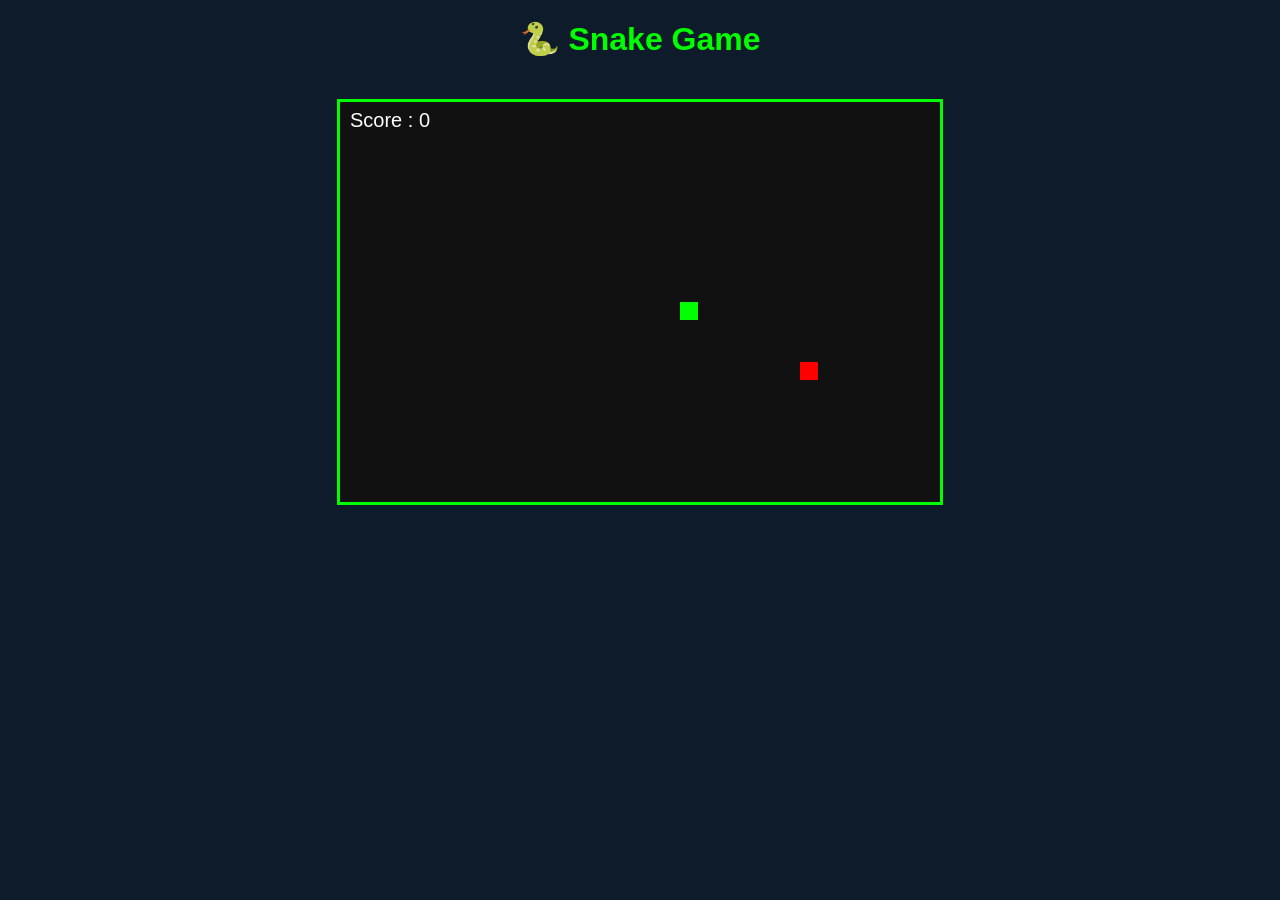
==== index.html @ 52520a6c "Lesson 1 - Snake Game Started" ====
<!DOCTYPE html>
<html lang="en">
<head>
<meta charset="UTF-8">
<meta name="viewport" content="width=device-width, initial-scale=1.0">
<title>🐍 Snake Game - Faik Games</title>
<link rel="stylesheet" href="style.css">
</head>

<body>

<h1>🐍 Snake Game</h1>

<canvas id="gameCanvas" width="600" height="400"></canvas>

<script src="script.js"></script>

</body>
</html>
---- style.css ----
body{
    margin:0;
    background:#0D1B2A;
    color:white;
    font-family:Arial,sans-serif;
    text-align:center;
}

h1{
    color:lime;
    margin-top:20px;
}

canvas{
    background:#111;
    border:3px solid lime;
    margin-top:20px;
}
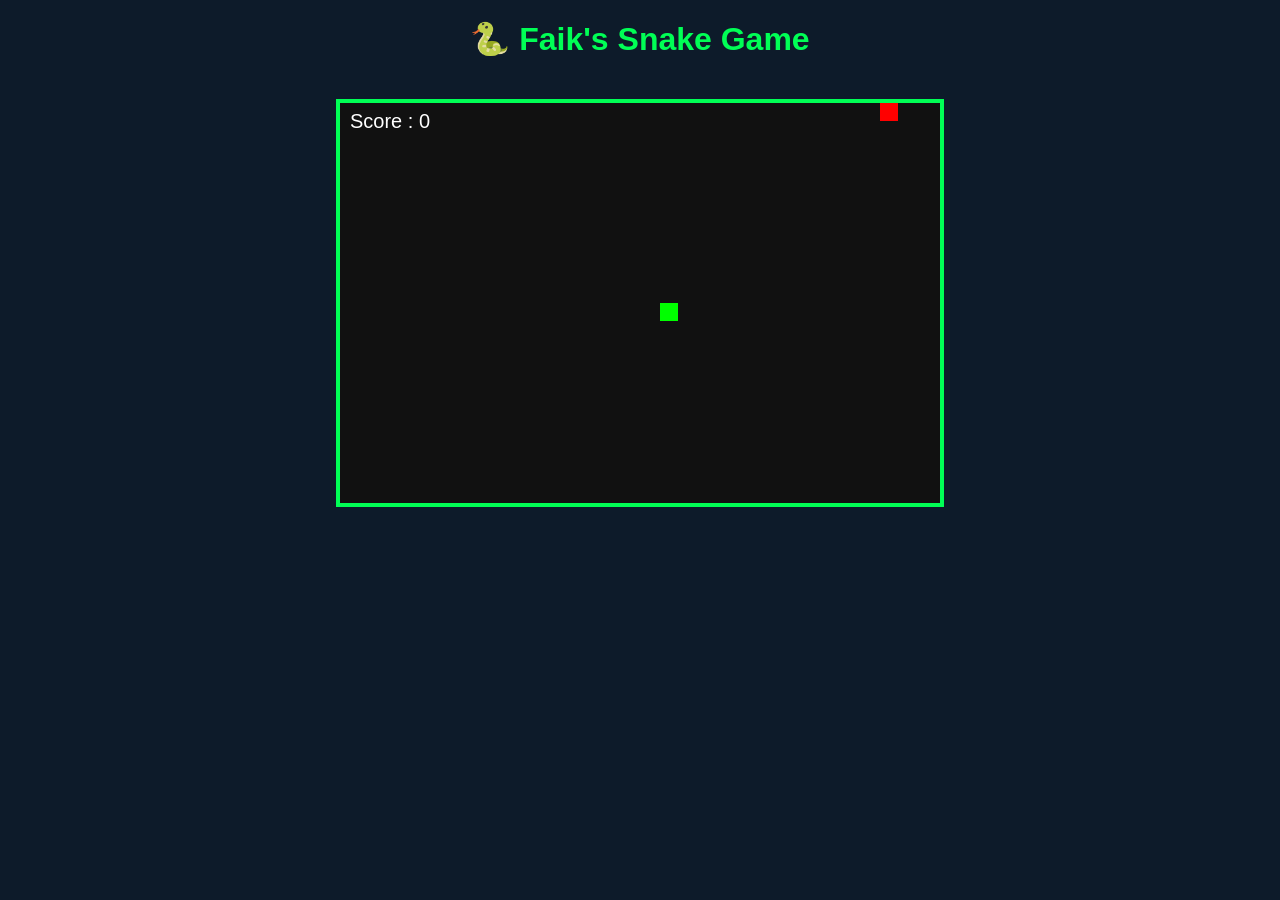
==== commit 1ed9db37: "Snake Lesson 1" ====
--- a/index.html
+++ b/index.html
@@ -1,19 +1,18 @@
 <!DOCTYPE html>
 <html lang="en">
 <head>
-<meta charset="UTF-8">
-<meta name="viewport" content="width=device-width, initial-scale=1.0">
-<title>🐍 Snake Game - Faik Games</title>
-<link rel="stylesheet" href="style.css">
+    <meta charset="UTF-8">
+    <meta name="viewport" content="width=device-width, initial-scale=1.0">
+    <title>Faik's Snake Game</title>
+    <link rel="stylesheet" href="style.css">
 </head>
-
 <body>
 
-<h1>🐍 Snake Game</h1>
+    <h1>🐍 Faik's Snake Game</h1>
 
-<canvas id="gameCanvas" width="600" height="400"></canvas>
+    <canvas id="gameCanvas" width="600" height="400"></canvas>
 
-<script src="script.js"></script>
+    <script src="script.js"></script>
 
 </body>
 </html>
--- a/style.css
+++ b/style.css
@@ -2,17 +2,17 @@
     margin:0;
     background:#0D1B2A;
     color:white;
-    font-family:Arial,sans-serif;
+    font-family:Arial,Helvetica,sans-serif;
     text-align:center;
 }
 
 h1{
-    color:lime;
+    color:#00ff55;
     margin-top:20px;
 }
 
 canvas{
+    margin-top:20px;
     background:#111;
-    border:3px solid lime;
-    margin-top:20px;
+    border:4px solid #00ff55;
 }
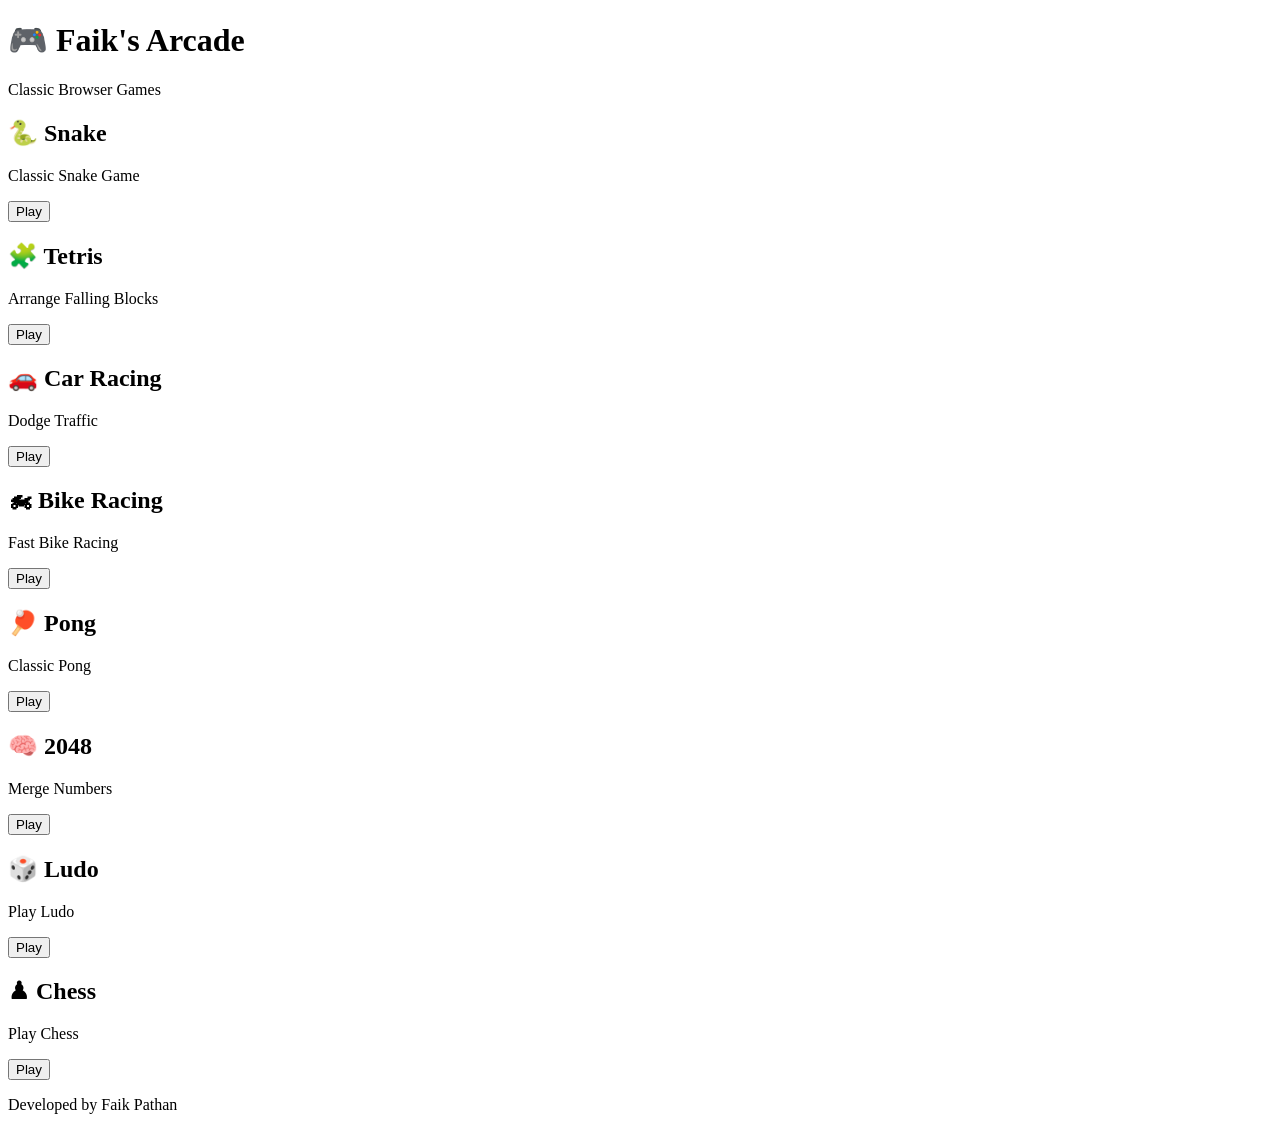
==== commit 8a48b6d5: "Lesson 1 - Homepage HTML" ====
--- a/index.html
+++ b/index.html
@@ -1,18 +1,84 @@
 <!DOCTYPE html>
 <html lang="en">
 <head>
-    <meta charset="UTF-8">
-    <meta name="viewport" content="width=device-width, initial-scale=1.0">
-    <title>Faik's Snake Game</title>
-    <link rel="stylesheet" href="style.css">
+<meta charset="UTF-8">
+<meta name="viewport" content="width=device-width, initial-scale=1.0">
+
+<title>Faik's Arcade</title>
+
+<link rel="stylesheet" href="css/style.css">
+
 </head>
+
 <body>
 
-    <h1>🐍 Faik's Snake Game</h1>
+<header>
 
-    <canvas id="gameCanvas" width="600" height="400"></canvas>
+<h1>🎮 Faik's Arcade</h1>
 
-    <script src="script.js"></script>
+<p>Classic Browser Games</p>
+
+</header>
+
+<main class="games">
+
+<div class="card">
+<h2>🐍 Snake</h2>
+<p>Classic Snake Game</p>
+<button>Play</button>
+</div>
+
+<div class="card">
+<h2>🧩 Tetris</h2>
+<p>Arrange Falling Blocks</p>
+<button>Play</button>
+</div>
+
+<div class="card">
+<h2>🚗 Car Racing</h2>
+<p>Dodge Traffic</p>
+<button>Play</button>
+</div>
+
+<div class="card">
+<h2>🏍 Bike Racing</h2>
+<p>Fast Bike Racing</p>
+<button>Play</button>
+</div>
+
+<div class="card">
+<h2>🏓 Pong</h2>
+<p>Classic Pong</p>
+<button>Play</button>
+</div>
+
+<div class="card">
+<h2>🧠 2048</h2>
+<p>Merge Numbers</p>
+<button>Play</button>
+</div>
+
+<div class="card">
+<h2>🎲 Ludo</h2>
+<p>Play Ludo</p>
+<button>Play</button>
+</div>
+
+<div class="card">
+<h2>♟ Chess</h2>
+<p>Play Chess</p>
+<button>Play</button>
+</div>
+
+</main>
+
+<footer>
+
+<p>Developed by Faik Pathan</p>
+
+</footer>
+
+<script src="js/app.js"></script>
 
 </body>
 </html>
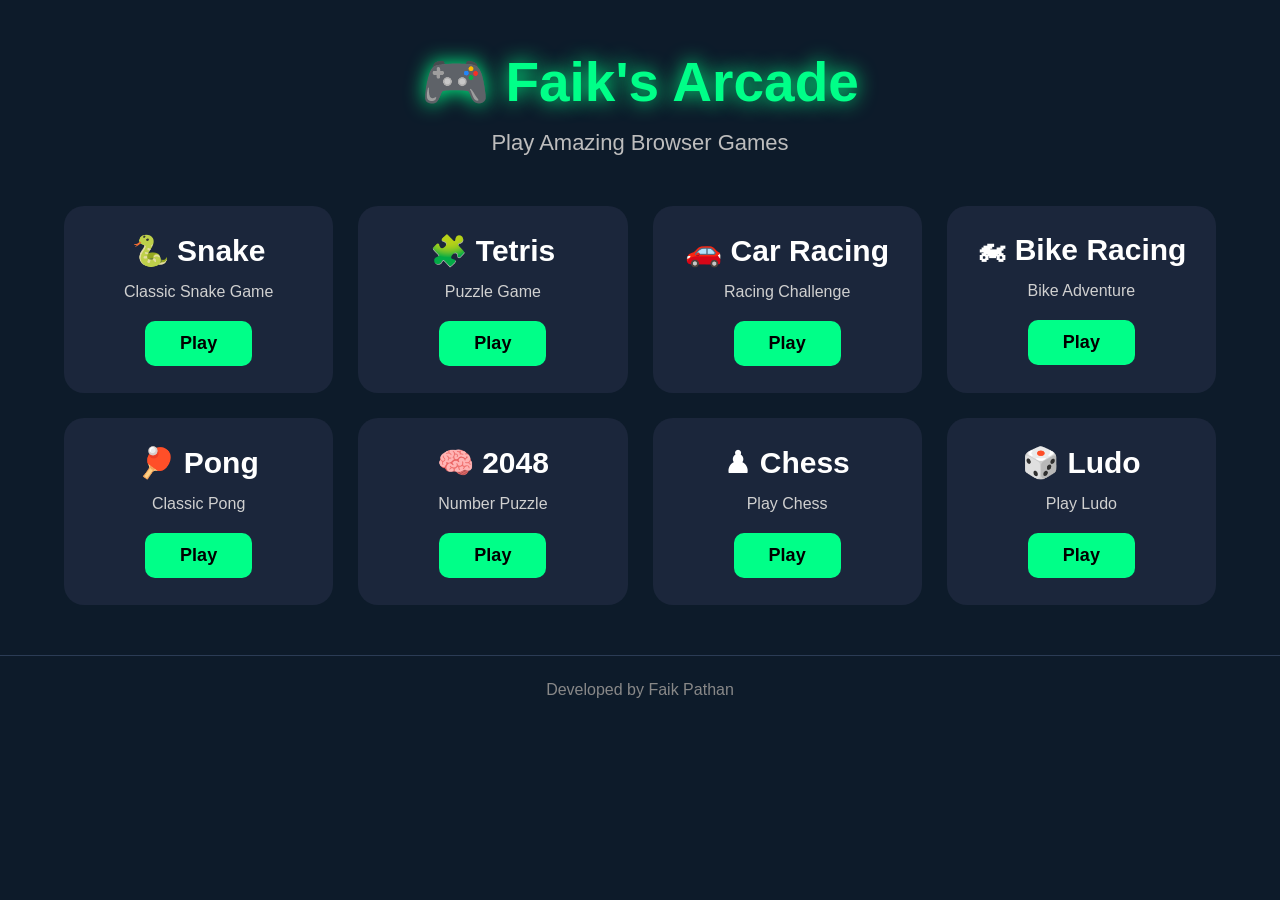
==== commit a8670159: "Lesson 4 - Snake Page Created" ====
--- a/index.html
+++ b/index.html
@@ -1,26 +1,23 @@
 <!DOCTYPE html>
 <html lang="en">
 <head>
-<meta charset="UTF-8">
-<meta name="viewport" content="width=device-width, initial-scale=1.0">
+    <meta charset="UTF-8">
+    <meta name="viewport" content="width=device-width, initial-scale=1.0">
+    <title>Faik's Arcade</title>
 
-<title>Faik's Arcade</title>
-
-<link rel="stylesheet" href="css/style.css">
-
+    <link rel="stylesheet" href="css/style.css">
 </head>
-
 <body>
 
 <header>
 
-<h1>🎮 Faik's Arcade</h1>
+    <h1>🎮 Faik's Arcade</h1>
 
-<p>Classic Browser Games</p>
+    <p>Play Amazing Browser Games</p>
 
 </header>
 
-<main class="games">
+<section class="games">
 
 <div class="card">
 <h2>🐍 Snake</h2>
@@ -30,19 +27,19 @@
 
 <div class="card">
 <h2>🧩 Tetris</h2>
-<p>Arrange Falling Blocks</p>
+<p>Puzzle Game</p>
 <button>Play</button>
 </div>
 
 <div class="card">
 <h2>🚗 Car Racing</h2>
-<p>Dodge Traffic</p>
+<p>Racing Challenge</p>
 <button>Play</button>
 </div>
 
 <div class="card">
 <h2>🏍 Bike Racing</h2>
-<p>Fast Bike Racing</p>
+<p>Bike Adventure</p>
 <button>Play</button>
 </div>
 
@@ -54,7 +51,13 @@
 
 <div class="card">
 <h2>🧠 2048</h2>
-<p>Merge Numbers</p>
+<p>Number Puzzle</p>
+<button>Play</button>
+</div>
+
+<div class="card">
+<h2>♟ Chess</h2>
+<p>Play Chess</p>
 <button>Play</button>
 </div>
 
@@ -64,17 +67,11 @@
 <button>Play</button>
 </div>
 
-<div class="card">
-<h2>♟ Chess</h2>
-<p>Play Chess</p>
-<button>Play</button>
-</div>
-
-</main>
+</section>
 
 <footer>
 
-<p>Developed by Faik Pathan</p>
+Developed by Faik Pathan
 
 </footer>
 
--- a/css/style.css
+++ b/css/style.css
@@ -0,0 +1,148 @@
+/* ===========================
+   Faik's Arcade
+   Developed by Faik Pathan
+=========================== */
+
+*{
+    margin:0;
+    padding:0;
+    box-sizing:border-box;
+}
+
+body{
+
+    background:#0D1B2A;
+
+    font-family:Arial,Helvetica,sans-serif;
+
+    color:white;
+
+}
+
+header{
+
+    text-align:center;
+
+    padding:50px 20px;
+
+}
+
+header h1{
+
+    font-size:55px;
+
+    color:#00ff88;
+
+    margin-bottom:15px;
+
+    text-shadow:0 0 20px #00ff88;
+
+}
+
+header p{
+
+    color:#bdbdbd;
+
+    font-size:22px;
+
+}
+
+.games{
+
+    width:90%;
+
+    margin:auto;
+
+    display:grid;
+
+    grid-template-columns:repeat(auto-fit,minmax(250px,1fr));
+
+    gap:25px;
+
+    padding-bottom:50px;
+
+}
+
+.card{
+
+    background:#1B263B;
+
+    border-radius:20px;
+
+    padding:25px;
+
+    text-align:center;
+
+    transition:.35s;
+
+    border:2px solid transparent;
+
+}
+
+.card:hover{
+
+    transform:translateY(-10px);
+
+    border:2px solid #00ff88;
+
+    box-shadow:0 0 25px #00ff88;
+
+}
+
+.card h2{
+
+    font-size:30px;
+
+    margin-bottom:15px;
+
+}
+
+.card p{
+
+    color:#d0d0d0;
+
+    margin-bottom:20px;
+
+}
+
+button{
+
+    background:#00ff88;
+
+    color:black;
+
+    border:none;
+
+    padding:12px 35px;
+
+    border-radius:10px;
+
+    cursor:pointer;
+
+    font-size:18px;
+
+    font-weight:bold;
+
+    transition:.3s;
+
+}
+
+button:hover{
+
+    transform:scale(1.1);
+
+    background:#00ffaa;
+
+}
+
+footer{
+
+    text-align:center;
+
+    padding:25px;
+
+    color:#888;
+
+    border-top:1px solid #2b3c55;
+
+}
